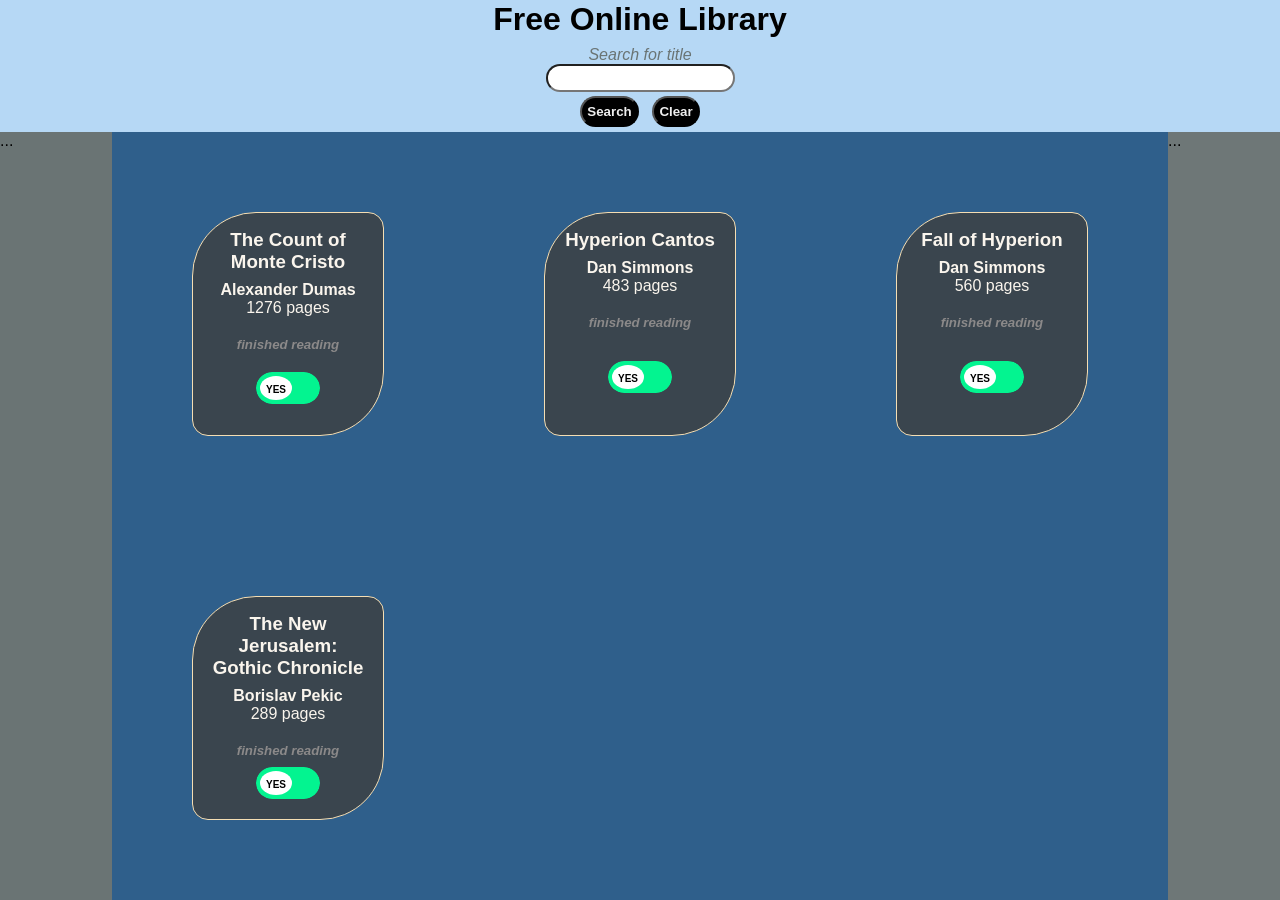
==== index.html @ a17366f7 "added content, buttons, partial styling with grid+flex" ====
<!DOCTYPE html>
<html lang="en">
<head>
    <meta charset="UTF-8">
    <meta name="viewport" content="width=device-width, initial-scale=1.0">
    <title>Library</title>
    <link rel="stylesheet" href="styles.css">
    <link rel="stylesheet" href="button-style.css">
</head>
<body>
    <div class="grid-container">

        <header>
            <h1>Free Online Library</h1>

            <label for="input" class="input-lbl">Search for title</label>
            <input type="text">
            <div class="header-btn">
                <button class="hdr">Search</button>
                <button class="hdr">Clear</button>
            </div>

        </header>

        <aside class="links-n-buttons">
            ...
        </aside>

        <main class="books-grid">
            <div class="cards">
                <h3>The Count of Monte Cristo</h3>
                <h4>Alexander Dumas</h4>
                <p>1276 pages</p>
                <h5>finished reading</h5>
                <!-- From Uiverse.io by JaydipPrajapati1910 --> 
                <div class="toggle-button-cover">
                    
                    <div id="button-3" class="button r">
                        
                        <input class="checkbox" type="checkbox">
                        <div class="knobs"></div>
                        <div class="layer"></div>
                    </div>
                    
                </div>
            </div>

            <div class="cards">
                <h3>Hyperion Cantos</h3>
                <h4>Dan Simmons</h4>
                <p>483 pages</p>
                <h5>finished reading</h5>
                <!-- From Uiverse.io by JaydipPrajapati1910 --> 
                <div class="toggle-button-cover">
                    
                    <div id="button-3" class="button r">
                        
                        <input class="checkbox" type="checkbox">
                        <div class="knobs"></div>
                        <div class="layer"></div>
                    </div>
                    
                </div>
            </div>

            <div class="cards">
                <h3>Fall of Hyperion </h3>
                <h4>Dan Simmons</h4>
                <p>560 pages</p>
                <h5>finished reading</h5>
                <!-- From Uiverse.io by JaydipPrajapati1910 --> 
                <div class="toggle-button-cover">
                    
                    <div id="button-3" class="button r">
                        
                        <input class="checkbox" type="checkbox">
                        <div class="knobs"></div>
                        <div class="layer"></div>
                    </div>
                    
                </div>
            </div>

            <div class="cards">
                <h3>The New Jerusalem: Gothic Chronicle</h3>
                <h4>Borislav Pekic</h4>
                <p>289 pages</p>
                <h5>finished reading</h5>
                <!-- From Uiverse.io by JaydipPrajapati1910 --> 
                <div class="toggle-button-cover">
                    
                    <div id="button-3" class="button r">
                        
                        <input class="checkbox" type="checkbox">
                        <div class="knobs"></div>
                        <div class="layer"></div>
                    </div>
                    
                </div>
            </div>
    
        </main>

        <aside class="empty-container">
            ...
        </aside>


    </div>

    <script src="javascript.js"></script>
</body>
</html>
---- styles.css ----
:root {
    font-size: 16px;
}

*,
::before,
::after {
    padding: 0;
    margin: 0;
    box-sizing: border-box;
    font-family: sans-serif;
}

.grid-container {
    display: grid;
    grid-template-columns: 1fr 3fr 1fr;
    grid-template-rows: 1fr 4fr;
    width: 100vw;
    height: 100vh;
}



/* FONT FAMILY */


/* TEXT DECORATION */
h5 {
    margin-top: 1.25rem;
    margin-bottom: 0.75rem;
    color: rgb(139, 137, 137);
    font-style: italic;
}

.cards > h3 {
    margin-bottom: 0.5rem;
}


/* content*/
header {
    background-color: rgb(182, 216, 245);
    grid-row: 1;
    grid-column: 1 / 4;

    display: flex;
    flex-direction: column;
    justify-content: center;
    align-items: center;
}
.hdr {
    color: rgb(238, 238, 238);
    background-color: black;
    border-radius: 1rem;
    padding: 0.35rem;
    margin: 0.25rem;
    font-weight: 700;
}
input {
    border-radius: 1rem;
    height: 1.75rem;
    padding: 0.5rem;
}
.input-lbl {
    color: rgb(106, 116, 116);
    font-style: italic;
    margin-top: 0.5rem;
}


.links-n-buttons {
    background-color: rgb(106, 116, 116);
    grid-column: 1;
    grid-row: 2;
}

main {
    grid-column: 2;
    grid-row: 2;
    background-color: rgb(47, 95, 139);

    color: rgb(250, 245, 237);
    display: grid;
    grid-template-columns: repeat(3, 1fr);
    justify-content: center;
}
.cards {
    display: flex;
    flex-direction: column;
    border: 1px solid wheat;
    height: 14rem;
    width: 12rem;
    align-items: center;
    text-align: center;
    
    margin: 5rem;
    padding: 1rem; 

    border-radius: 4rem 1rem;
    background-color: rgb(58, 69, 78);
}


.empty-container {
    background-color: rgb(110, 119, 119);
    grid-row: 2;
    grid-column: 3;
}
---- button-style.css ----
/* From Uiverse.io by JaydipPrajapati1910 */ 
/* with my touch of editing */

.toggle-button-cover {
  display: table-cell;
  position: relative;
  width: 200px;
  height: 140px;
  box-sizing: border-box;
}

.button-cover {
  height: 100px;
  margin: 20px;
  background-color: #fff;
  box-shadow: 0 10px 20px -8px #c5d6d6;
  border-radius: 4px;
}

.button-cover:before {
  counter-increment: button-counter;
  content: counter(button-counter);
  position: absolute;
  right: 0;
  bottom: 0;
  color: #d7e3e3;
  font-size: 1rem;
  line-height: 1;
  padding: 5px;
}

.button-cover,
.knobs,
.layer {
  position: absolute;
  top: 0;
  right: 0;
  bottom: 0;
  left: 0;
}

.button {
  position: relative;
  top: 50%;
  width: 4rem;
  height: 2rem;
  margin: -20px auto 0 auto;
  overflow: hidden;
}

.checkbox {
  position: relative;
  width: 100%;
  height: 100%;
  padding: 0;
  margin: 0;
  opacity: 0;
  cursor: pointer;
  z-index: 3;
}

.knobs {
  z-index: 2;
}

.layer {
  width: 100%;
  background-color: #03f490;
  transition: 0.3s ease all;
  z-index: 1;
}

.button.r,
.button.r .layer {
  border-radius: 100px;
}

#button-3 .knobs:before {
  content: "YES";
  position: absolute;
  top: 4px;
  left: 4px;
  width: 2rem;
  height: 1.5rem;
  color: #000000;
  font-size: 10px;
  font-weight: bold;
  text-align: center;
  line-height: 1;
  padding: 9px 4px;
  background-color: #ffffff;
  border-radius: 50%;
  transition: 0.3s ease all, left 0.3s cubic-bezier(0.18, 0.89, 0.35, 1.15);
}

#button-3 .checkbox:active + .knobs:before {
  width: 40px;
  border-radius: 100px;
}

#button-3 .checkbox:checked:active + .knobs:before {
  margin-left: -26px;
}

#button-3 .checkbox:checked + .knobs:before {
  content: "NO";
  left: 1.75rem;
  background-color: #f3e1e0;
}

#button-3 .checkbox:checked ~ .layer {
  background-color: #db2323;
}
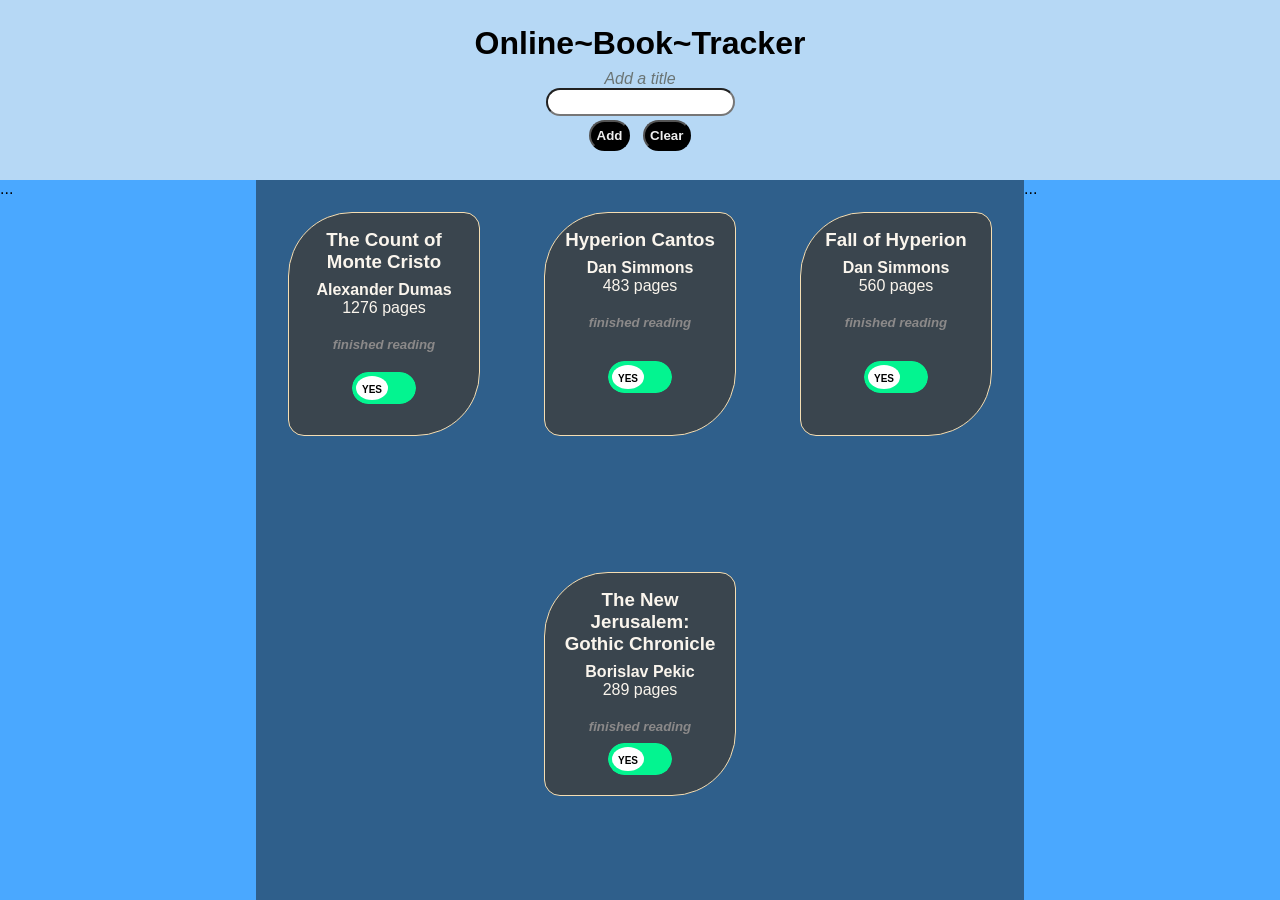
==== commit 99fd8d47: "fixed flex overflow" ====
--- a/index.html
+++ b/index.html
@@ -11,12 +11,12 @@
     <div class="grid-container">
 
         <header>
-            <h1>Free Online Library</h1>
+            <h1>Online~Book~Tracker</h1>
 
-            <label for="input" class="input-lbl">Search for title</label>
+            <label for="input" class="input-lbl">Add a title</label>
             <input type="text">
             <div class="header-btn">
-                <button class="hdr">Search</button>
+                <button class="hdr">Add</button>
                 <button class="hdr">Clear</button>
             </div>
 
@@ -44,6 +44,8 @@
                     
                 </div>
             </div>
+
+            
 
             <div class="cards">
                 <h3>Hyperion Cantos</h3>
--- a/styles.css
+++ b/styles.css
@@ -69,7 +69,6 @@
 
 
 .links-n-buttons {
-    background-color: rgb(106, 116, 116);
     grid-column: 1;
     grid-row: 2;
 }
@@ -82,7 +81,10 @@
     color: rgb(250, 245, 237);
     display: grid;
     grid-template-columns: repeat(3, 1fr);
-    justify-content: center;
+
+    display: flex;
+    justify-content: space-evenly;
+    flex-wrap: wrap;
 }
 .cards {
     display: flex;
@@ -90,19 +92,23 @@
     border: 1px solid wheat;
     height: 14rem;
     width: 12rem;
+    text-align: center;
     align-items: center;
-    text-align: center;
+
+    margin: 2rem;
     
-    margin: 5rem;
     padding: 1rem; 
 
     border-radius: 4rem 1rem;
     background-color: rgb(58, 69, 78);
+
 }
 
-
 .empty-container {
-    background-color: rgb(110, 119, 119);
     grid-row: 2;
     grid-column: 3;
+}
+
+aside {
+    background-color: rgb(74, 168, 255);;
 }
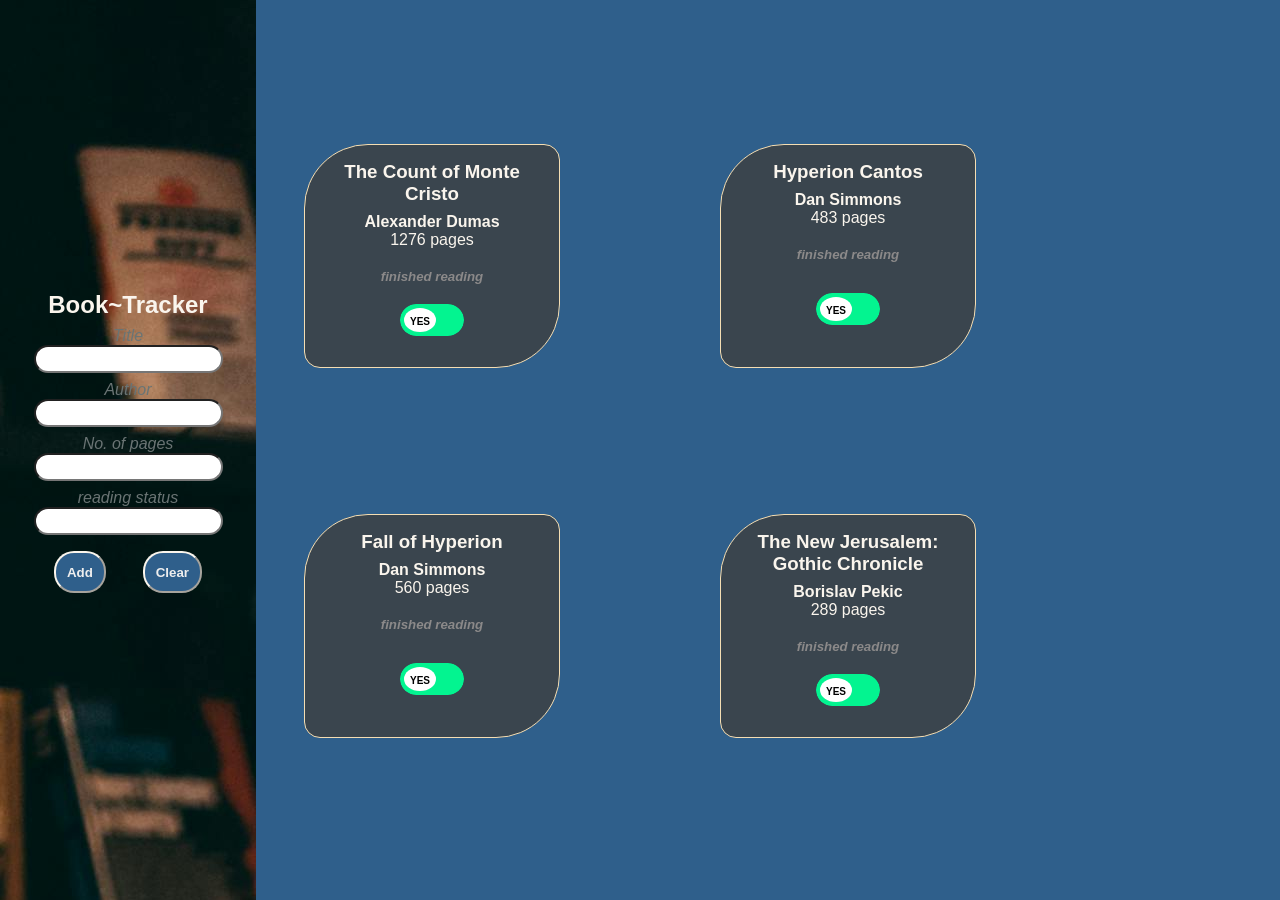
==== commit 2630af71: "layout overhaul,added javascript, version 0.7" ====
--- a/index.html
+++ b/index.html
@@ -10,28 +10,32 @@
 <body>
     <div class="grid-container">
 
-        <header>
-            <h1>Online~Book~Tracker</h1>
+        <aside class="add-book">
+            <h1>Book~Tracker</h1>
 
-            <label for="input" class="input-lbl">Add a title</label>
-            <input type="text">
-            <div class="header-btn">
-                <button class="hdr">Add</button>
-                <button class="hdr">Clear</button>
+            <label for="input" class="input-lbl">Title</label>
+            <input type="text" class="title">
+            <label for="input" class="input-lbl">Author</label>
+            <input type="text" class="author">
+            <label for="input" class="input-lbl">No. of pages</label>
+            <input type="text" class="pages">
+            <label for="input" class="input-lbl">reading status</label>
+            <input type="text" class="read">
+
+            <div class="aside-btn">
+                <button class="side-btn add" type="submit">Add</button>
+                <button class="side-btn clear" type="reset">Clear</button>
             </div>
 
-        </header>
+        </aside>
 
-        <aside class="links-n-buttons">
-            ...
-        </aside>
 
         <main class="books-grid">
             <div class="cards">
-                <h3>The Count of Monte Cristo</h3>
-                <h4>Alexander Dumas</h4>
-                <p>1276 pages</p>
-                <h5>finished reading</h5>
+                <h3 class="book-title">The Count of Monte Cristo</h3>
+                <h4 class="book-author">Alexander Dumas</h4>
+                <p class="book-pages">1276 pages</p>
+                <h5 class="reading-status">finished reading</h5>
                 <!-- From Uiverse.io by JaydipPrajapati1910 --> 
                 <div class="toggle-button-cover">
                     
@@ -48,10 +52,10 @@
             
 
             <div class="cards">
-                <h3>Hyperion Cantos</h3>
-                <h4>Dan Simmons</h4>
-                <p>483 pages</p>
-                <h5>finished reading</h5>
+                <h3 class="book-title">Hyperion Cantos</h3>
+                <h4 class="book-author">Dan Simmons</h4>
+                <p class="book-pages">483 pages</p>
+                <h5 class="reading-status">finished reading</h5>
                 <!-- From Uiverse.io by JaydipPrajapati1910 --> 
                 <div class="toggle-button-cover">
                     
@@ -66,10 +70,10 @@
             </div>
 
             <div class="cards">
-                <h3>Fall of Hyperion </h3>
-                <h4>Dan Simmons</h4>
-                <p>560 pages</p>
-                <h5>finished reading</h5>
+                <h3 class="book-title">Fall of Hyperion </h3>
+                <h4 class="book-author">Dan Simmons</h4>
+                <p class="book-pages">560 pages</p>
+                <h5 class="reading-status">finished reading</h5>
                 <!-- From Uiverse.io by JaydipPrajapati1910 --> 
                 <div class="toggle-button-cover">
                     
@@ -84,10 +88,10 @@
             </div>
 
             <div class="cards">
-                <h3>The New Jerusalem: Gothic Chronicle</h3>
-                <h4>Borislav Pekic</h4>
-                <p>289 pages</p>
-                <h5>finished reading</h5>
+                <h3 class="book-title">The New Jerusalem: Gothic Chronicle</h3>
+                <h4 class="book-author">Borislav Pekic</h4>
+                <p class="book-pages">289 pages</p>
+                <h5 class="reading-status">finished reading</h5>
                 <!-- From Uiverse.io by JaydipPrajapati1910 --> 
                 <div class="toggle-button-cover">
                     
@@ -104,8 +108,9 @@
         </main>
 
         <aside class="empty-container">
-            ...
+
         </aside>
+
 
 
     </div>
--- a/styles.css
+++ b/styles.css
@@ -14,13 +14,14 @@
 .grid-container {
     display: grid;
     grid-template-columns: 1fr 3fr 1fr;
-    grid-template-rows: 1fr 4fr;
     width: 100vw;
     height: 100vh;
 }
 
-
-
+aside.empty-container {
+    grid-column: 3;
+    background-color: rgb(47, 95, 139);
+}
 /* FONT FAMILY */
 
 
@@ -36,25 +37,30 @@
     margin-bottom: 0.5rem;
 }
 
+h1 {
+    color: rgb(250, 245, 237);
+}
 
 /* content*/
-header {
-    background-color: rgb(182, 216, 245);
-    grid-row: 1;
-    grid-column: 1 / 4;
+aside.add-book {
+    grid-column: 1;
+    height: 100vh;
 
     display: flex;
     flex-direction: column;
     justify-content: center;
     align-items: center;
+
+    background-image: url('imgs/pexels-rickyrecap-1907784.jpg');
 }
-.hdr {
+.side-btn {
     color: rgb(238, 238, 238);
-    background-color: black;
-    border-radius: 1rem;
-    padding: 0.35rem;
-    margin: 0.25rem;
+    background-color: rgb(47, 95, 139);
+    border-radius: 20px;
+    padding: 0.7rem;
+    margin: 1rem;
     font-weight: 700;
+    border-color: rgb(250, 245, 237);
 }
 input {
     border-radius: 1rem;
@@ -68,47 +74,35 @@
 }
 
 
-.links-n-buttons {
-    grid-column: 1;
-    grid-row: 2;
-}
 
 main {
     grid-column: 2;
-    grid-row: 2;
     background-color: rgb(47, 95, 139);
 
     color: rgb(250, 245, 237);
-    display: grid;
-    grid-template-columns: repeat(3, 1fr);
+    /*display: grid;
+    grid-template-columns: repeat(3, 1fr); */
+    display: flex;
+    justify-content: space-between;
+    flex-wrap: wrap;
+    padding: 2rem;
+    padding-top: 8rem;
 
-    display: flex;
-    justify-content: space-evenly;
-    flex-wrap: wrap;
+
 }
 .cards {
     display: flex;
     flex-direction: column;
     border: 1px solid wheat;
     height: 14rem;
-    width: 12rem;
+    width: 16rem;
     text-align: center;
     align-items: center;
-
-    margin: 2rem;
     
-    padding: 1rem; 
+    padding: 1rem;
+    margin: 1rem;
 
     border-radius: 4rem 1rem;
     background-color: rgb(58, 69, 78);
 
 }
-
-.empty-container {
-    grid-row: 2;
-    grid-column: 3;
-}
-
-aside {
-    background-color: rgb(74, 168, 255);;
-}
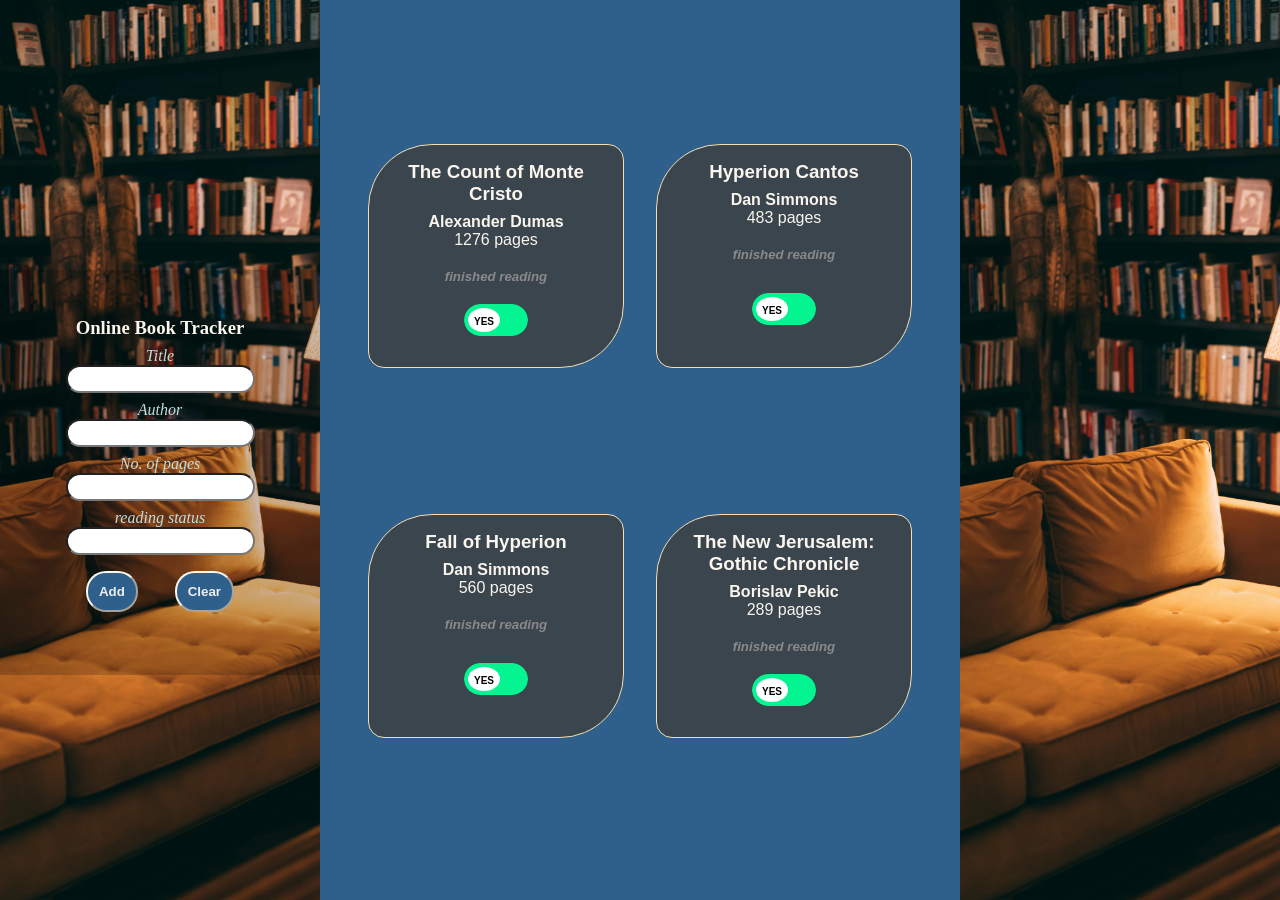
==== commit b5fee098: "updated design, updated javascript logic, added background" ====
--- a/index.html
+++ b/index.html
@@ -11,21 +11,21 @@
     <div class="grid-container">
 
         <aside class="add-book">
-            <h1>Book~Tracker</h1>
-
-            <label for="input" class="input-lbl">Title</label>
-            <input type="text" class="title">
-            <label for="input" class="input-lbl">Author</label>
-            <input type="text" class="author">
-            <label for="input" class="input-lbl">No. of pages</label>
-            <input type="text" class="pages">
-            <label for="input" class="input-lbl">reading status</label>
-            <input type="text" class="read">
-
-            <div class="aside-btn">
-                <button class="side-btn add" type="submit">Add</button>
-                <button class="side-btn clear" type="reset">Clear</button>
-            </div>
+            <section>
+                <h1>Online Book Tracker</h1>
+                <label for="input" class="input-lbl">Title</label>
+                <input type="text" class="title">
+                <label for="input" class="input-lbl">Author</label>
+                <input type="text" class="author">
+                <label for="input" class="input-lbl">No. of pages</label>
+                <input type="number" class="pages">
+                <label for="input" class="input-lbl">reading status</label>
+                <input type="text" class="read">
+                <div class="aside-btn">
+                    <button class="side-btn add" type="submit">Add</button>
+                    <button class="side-btn clear" type="reset">Clear</button>
+                </div>
+            </section>
 
         </aside>
 
@@ -39,7 +39,7 @@
                 <!-- From Uiverse.io by JaydipPrajapati1910 --> 
                 <div class="toggle-button-cover">
                     
-                    <div id="button-3" class="button r">
+                    <div class="button r">
                         
                         <input class="checkbox" type="checkbox">
                         <div class="knobs"></div>
@@ -59,7 +59,7 @@
                 <!-- From Uiverse.io by JaydipPrajapati1910 --> 
                 <div class="toggle-button-cover">
                     
-                    <div id="button-3" class="button r">
+                    <div class="button r">
                         
                         <input class="checkbox" type="checkbox">
                         <div class="knobs"></div>
@@ -77,7 +77,7 @@
                 <!-- From Uiverse.io by JaydipPrajapati1910 --> 
                 <div class="toggle-button-cover">
                     
-                    <div id="button-3" class="button r">
+                    <div class="button r">
                         
                         <input class="checkbox" type="checkbox">
                         <div class="knobs"></div>
@@ -95,7 +95,7 @@
                 <!-- From Uiverse.io by JaydipPrajapati1910 --> 
                 <div class="toggle-button-cover">
                     
-                    <div id="button-3" class="button r">
+                    <div class="button r">
                         
                         <input class="checkbox" type="checkbox">
                         <div class="knobs"></div>
--- a/styles.css
+++ b/styles.css
@@ -8,20 +8,29 @@
     padding: 0;
     margin: 0;
     box-sizing: border-box;
-    font-family: sans-serif;
+    font-family:  sans-serif;
 }
+
+
+/* FONT*/
+@font-face {
+    font-family: 'Retroscape';
+    src: url('Retroscape.woff2') format('woff2'),
+        url('Retroscape.woff') format('woff');
+    font-weight: normal;
+    font-style: normal;
+    font-display: swap;
+}
+
+
 
 .grid-container {
     display: grid;
-    grid-template-columns: 1fr 3fr 1fr;
+    grid-template-columns: 1.5fr 3fr 1.5fr;
     width: 100vw;
     height: 100vh;
 }
 
-aside.empty-container {
-    grid-column: 3;
-    background-color: rgb(47, 95, 139);
-}
 /* FONT FAMILY */
 
 
@@ -39,19 +48,27 @@
 
 h1 {
     color: rgb(250, 245, 237);
+    font-family: 'Retroscape';    
 }
 
 /* content*/
-aside.add-book {
+
+aside {
+    background-image: url('imgs/pexels-rickyrecap-1907784.jpg');
+    background-size: cover;
+}
+aside.add-book > section {
     grid-column: 1;
-    height: 100vh;
-
     display: flex;
     flex-direction: column;
+    align-items: center;
     justify-content: center;
-    align-items: center;
 
-    background-image: url('imgs/pexels-rickyrecap-1907784.jpg');
+    background-color: rgba(0, 0, 0, 0.2);
+    height: 405px;
+    margin-top: 30vh;
+
+
 }
 .side-btn {
     color: rgb(238, 238, 238);
@@ -68,9 +85,10 @@
     padding: 0.5rem;
 }
 .input-lbl {
-    color: rgb(106, 116, 116);
+    color: rgb(193, 221, 221);
     font-style: italic;
     margin-top: 0.5rem;
+    font-family: 'Retroscape'; 
 }
 
 
@@ -87,6 +105,8 @@
     flex-wrap: wrap;
     padding: 2rem;
     padding-top: 8rem;
+
+    overflow:auto;
 
 
 }
@@ -106,3 +126,7 @@
     background-color: rgb(58, 69, 78);
 
 }
+
+aside > .empty-container {
+    background-color: rgb(47, 95, 139);
+}
--- a/button-style.css
+++ b/button-style.css
@@ -75,7 +75,7 @@
   border-radius: 100px;
 }
 
-#button-3 .knobs:before {
+.r .knobs:before {
   content: "YES";
   position: absolute;
   top: 4px;
@@ -93,21 +93,21 @@
   transition: 0.3s ease all, left 0.3s cubic-bezier(0.18, 0.89, 0.35, 1.15);
 }
 
-#button-3 .checkbox:active + .knobs:before {
+.r .checkbox:active + .knobs:before {
   width: 40px;
   border-radius: 100px;
 }
 
-#button-3 .checkbox:checked:active + .knobs:before {
+.r .checkbox:checked:active + .knobs:before {
   margin-left: -26px;
 }
 
-#button-3 .checkbox:checked + .knobs:before {
+.r .checkbox:checked + .knobs:before {
   content: "NO";
   left: 1.75rem;
   background-color: #f3e1e0;
 }
 
-#button-3 .checkbox:checked ~ .layer {
+.r .checkbox:checked ~ .layer {
   background-color: #db2323;
 }
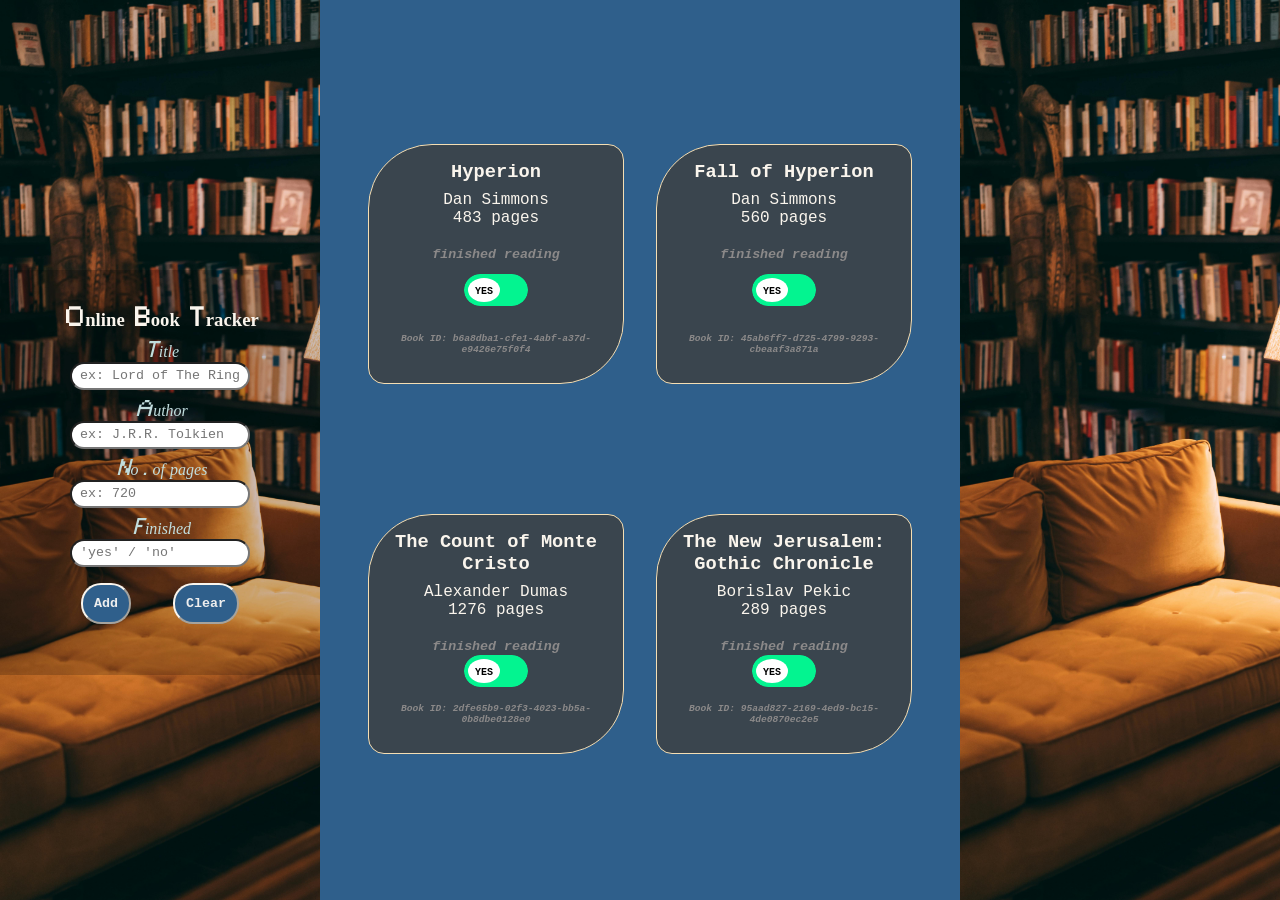
==== commit fd2cdcd0: "migrated books from html to js" ====
--- a/index.html
+++ b/index.html
@@ -14,13 +14,13 @@
             <section>
                 <h1>Online Book Tracker</h1>
                 <label for="input" class="input-lbl">Title</label>
-                <input type="text" class="title">
+                <input type="text" class="title" placeholder="ex: Lord of The Rings">
                 <label for="input" class="input-lbl">Author</label>
-                <input type="text" class="author">
+                <input type="text" class="author" placeholder="ex: J.R.R. Tolkien">
                 <label for="input" class="input-lbl">No. of pages</label>
-                <input type="number" class="pages">
-                <label for="input" class="input-lbl">reading status</label>
-                <input type="text" class="read">
+                <input type="number" class="pages" placeholder="ex: 720">
+                <label for="input" class="input-lbl">Finished</label>
+                <input type="text" class="read" pattern="[yes/no]*" placeholder="'yes' / 'no'">
                 <div class="aside-btn">
                     <button class="side-btn add" type="submit">Add</button>
                     <button class="side-btn clear" type="reset">Clear</button>
@@ -31,79 +31,6 @@
 
 
         <main class="books-grid">
-            <div class="cards">
-                <h3 class="book-title">The Count of Monte Cristo</h3>
-                <h4 class="book-author">Alexander Dumas</h4>
-                <p class="book-pages">1276 pages</p>
-                <h5 class="reading-status">finished reading</h5>
-                <!-- From Uiverse.io by JaydipPrajapati1910 --> 
-                <div class="toggle-button-cover">
-                    
-                    <div class="button r">
-                        
-                        <input class="checkbox" type="checkbox">
-                        <div class="knobs"></div>
-                        <div class="layer"></div>
-                    </div>
-                    
-                </div>
-            </div>
-
-            
-
-            <div class="cards">
-                <h3 class="book-title">Hyperion Cantos</h3>
-                <h4 class="book-author">Dan Simmons</h4>
-                <p class="book-pages">483 pages</p>
-                <h5 class="reading-status">finished reading</h5>
-                <!-- From Uiverse.io by JaydipPrajapati1910 --> 
-                <div class="toggle-button-cover">
-                    
-                    <div class="button r">
-                        
-                        <input class="checkbox" type="checkbox">
-                        <div class="knobs"></div>
-                        <div class="layer"></div>
-                    </div>
-                    
-                </div>
-            </div>
-
-            <div class="cards">
-                <h3 class="book-title">Fall of Hyperion </h3>
-                <h4 class="book-author">Dan Simmons</h4>
-                <p class="book-pages">560 pages</p>
-                <h5 class="reading-status">finished reading</h5>
-                <!-- From Uiverse.io by JaydipPrajapati1910 --> 
-                <div class="toggle-button-cover">
-                    
-                    <div class="button r">
-                        
-                        <input class="checkbox" type="checkbox">
-                        <div class="knobs"></div>
-                        <div class="layer"></div>
-                    </div>
-                    
-                </div>
-            </div>
-
-            <div class="cards">
-                <h3 class="book-title">The New Jerusalem: Gothic Chronicle</h3>
-                <h4 class="book-author">Borislav Pekic</h4>
-                <p class="book-pages">289 pages</p>
-                <h5 class="reading-status">finished reading</h5>
-                <!-- From Uiverse.io by JaydipPrajapati1910 --> 
-                <div class="toggle-button-cover">
-                    
-                    <div class="button r">
-                        
-                        <input class="checkbox" type="checkbox">
-                        <div class="knobs"></div>
-                        <div class="layer"></div>
-                    </div>
-                    
-                </div>
-            </div>
     
         </main>
 
--- a/styles.css
+++ b/styles.css
@@ -8,21 +8,23 @@
     padding: 0;
     margin: 0;
     box-sizing: border-box;
-    font-family:  sans-serif;
+    font-family:'Courier New', Courier, monospace;
 }
 
 
 /* FONT*/
 @font-face {
     font-family: 'Retroscape';
-    src: url('Retroscape.woff2') format('woff2'),
-        url('Retroscape.woff') format('woff');
+    src: url('retroscape/Retroscape.woff2') format('woff2'),
+        url('retroscape/Retroscape.woff') format('woff');
     font-weight: normal;
     font-style: normal;
     font-display: swap;
 }
 
-
+h5.id {
+    font-size: 0.6rem;
+}
 
 .grid-container {
     display: grid;
@@ -110,11 +112,12 @@
 
 
 }
+
 .cards {
     display: flex;
     flex-direction: column;
     border: 1px solid wheat;
-    height: 14rem;
+    height: 15rem;
     width: 16rem;
     text-align: center;
     align-items: center;
@@ -130,3 +133,5 @@
 aside > .empty-container {
     background-color: rgb(47, 95, 139);
 }
+
+
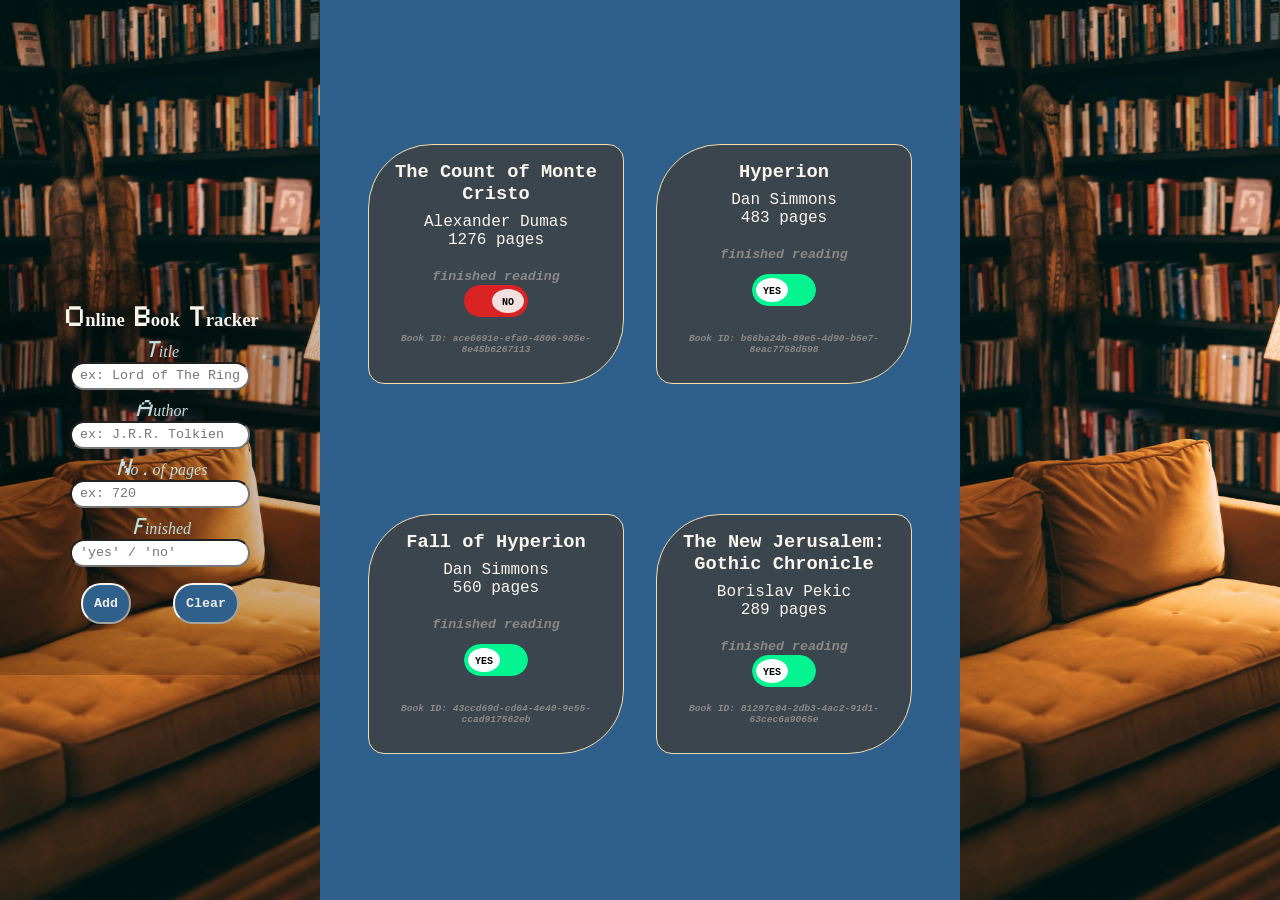
==== commit 001c2a84: "added random id, changed finished button behaviour based on yes/no" ====
--- a/index.html
+++ b/index.html
@@ -34,12 +34,10 @@
     
         </main>
 
+        
         <aside class="empty-container">
 
         </aside>
-
-
-
     </div>
 
     <script src="javascript.js"></script>
--- a/styles.css
+++ b/styles.css
@@ -94,7 +94,6 @@
 }
 
 
-
 main {
     grid-column: 2;
     background-color: rgb(47, 95, 139);
@@ -129,9 +128,3 @@
     background-color: rgb(58, 69, 78);
 
 }
-
-aside > .empty-container {
-    background-color: rgb(47, 95, 139);
-}
-
-
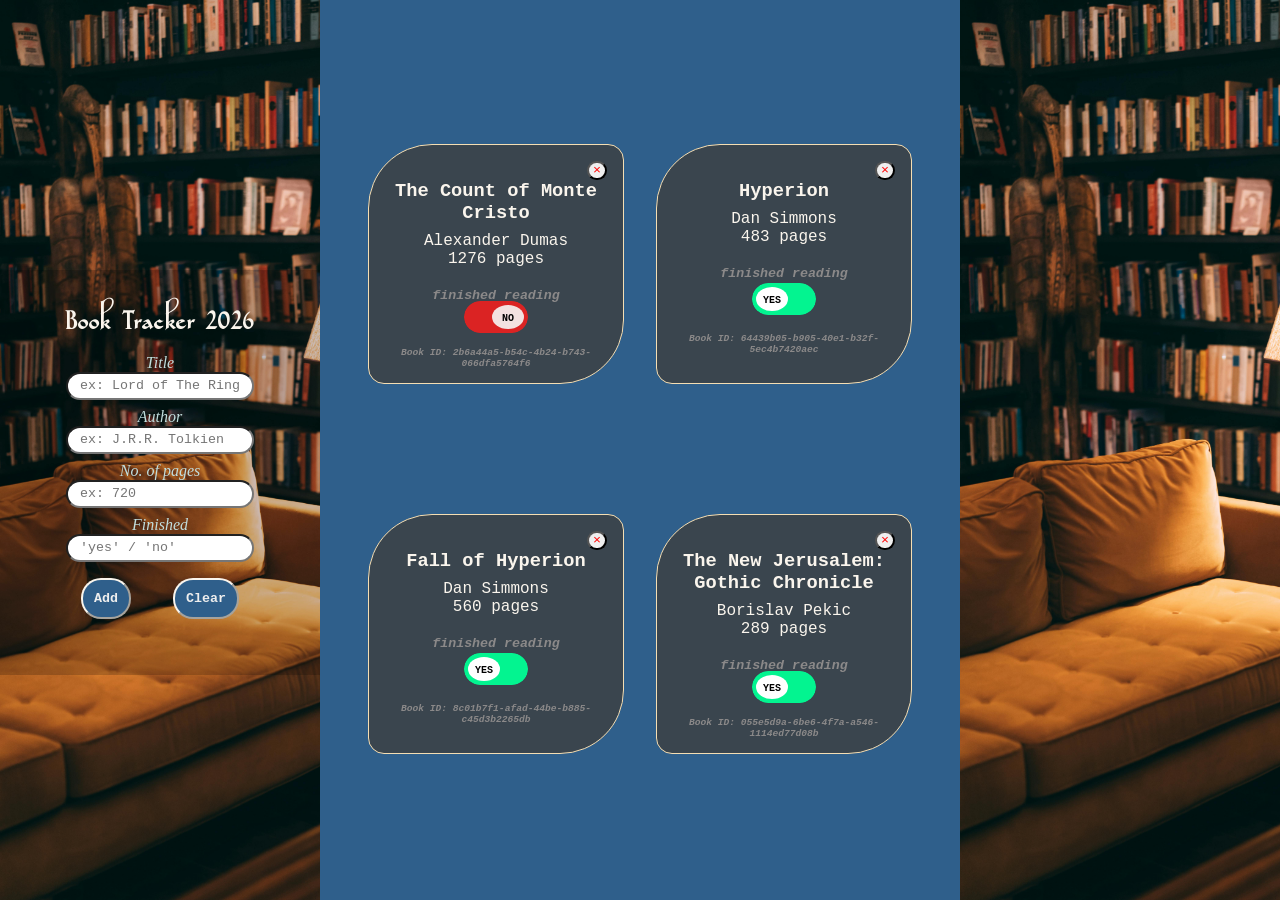
==== commit e404c65d: "version 1.0, added uniqe ID's, remove book button" ====
--- a/index.html
+++ b/index.html
@@ -12,7 +12,7 @@
 
         <aside class="add-book">
             <section>
-                <h1>Online Book Tracker</h1>
+                <h1>Book Tracker 2026</h1>
                 <label for="input" class="input-lbl">Title</label>
                 <input type="text" class="title" placeholder="ex: Lord of The Rings">
                 <label for="input" class="input-lbl">Author</label>
@@ -31,10 +31,10 @@
 
 
         <main class="books-grid">
-    
+            
         </main>
 
-        
+
         <aside class="empty-container">
 
         </aside>
--- a/styles.css
+++ b/styles.css
@@ -15,12 +15,30 @@
 /* FONT*/
 @font-face {
     font-family: 'Retroscape';
-    src: url('retroscape/Retroscape.woff2') format('woff2'),
-        url('retroscape/Retroscape.woff') format('woff');
+    src: url('fonts/retroscape/Retroscape.woff2') format('woff2'),
+        url('fonts/retroscape/Retroscape.woff') format('woff');
     font-weight: normal;
     font-style: normal;
     font-display: swap;
 }
+@font-face {
+    font-family: 'Gondola SD';
+    src: url('GondolaSD.woff2') format('woff2'),
+        url('GondolaSD.woff') format('woff');
+    font-weight: normal;
+    font-style: normal;
+    font-display: swap;
+}
+
+@font-face {
+    font-family: 'Gondola SD - Swash';
+    src: url('fonts/gondola/GondolaSD-Swash.woff2') format('woff2'),
+        url('fonts/gondola/GondolaSD-Swash.woff') format('woff');
+    font-weight: normal;
+    font-style: normal;
+    font-display: swap;
+}
+
 
 h5.id {
     font-size: 0.6rem;
@@ -50,7 +68,7 @@
 
 h1 {
     color: rgb(250, 245, 237);
-    font-family: 'Retroscape';    
+    font-family: 'Gondola SD - Swash';    
 }
 
 /* content*/
@@ -84,13 +102,13 @@
 input {
     border-radius: 1rem;
     height: 1.75rem;
-    padding: 0.5rem;
+    padding: 0.75rem;
 }
 .input-lbl {
     color: rgb(193, 221, 221);
     font-style: italic;
     margin-top: 0.5rem;
-    font-family: 'Retroscape'; 
+    font-family: 'Gondola SD'; 
 }
 
 
@@ -108,7 +126,6 @@
     padding-top: 8rem;
 
     overflow:auto;
-
 
 }
 
@@ -128,3 +145,11 @@
     background-color: rgb(58, 69, 78);
 
 }
+
+.remove-book {
+    color: red;
+    margin-left: auto;
+    border-radius: 50px;
+    padding: 0 4px;
+}
+
